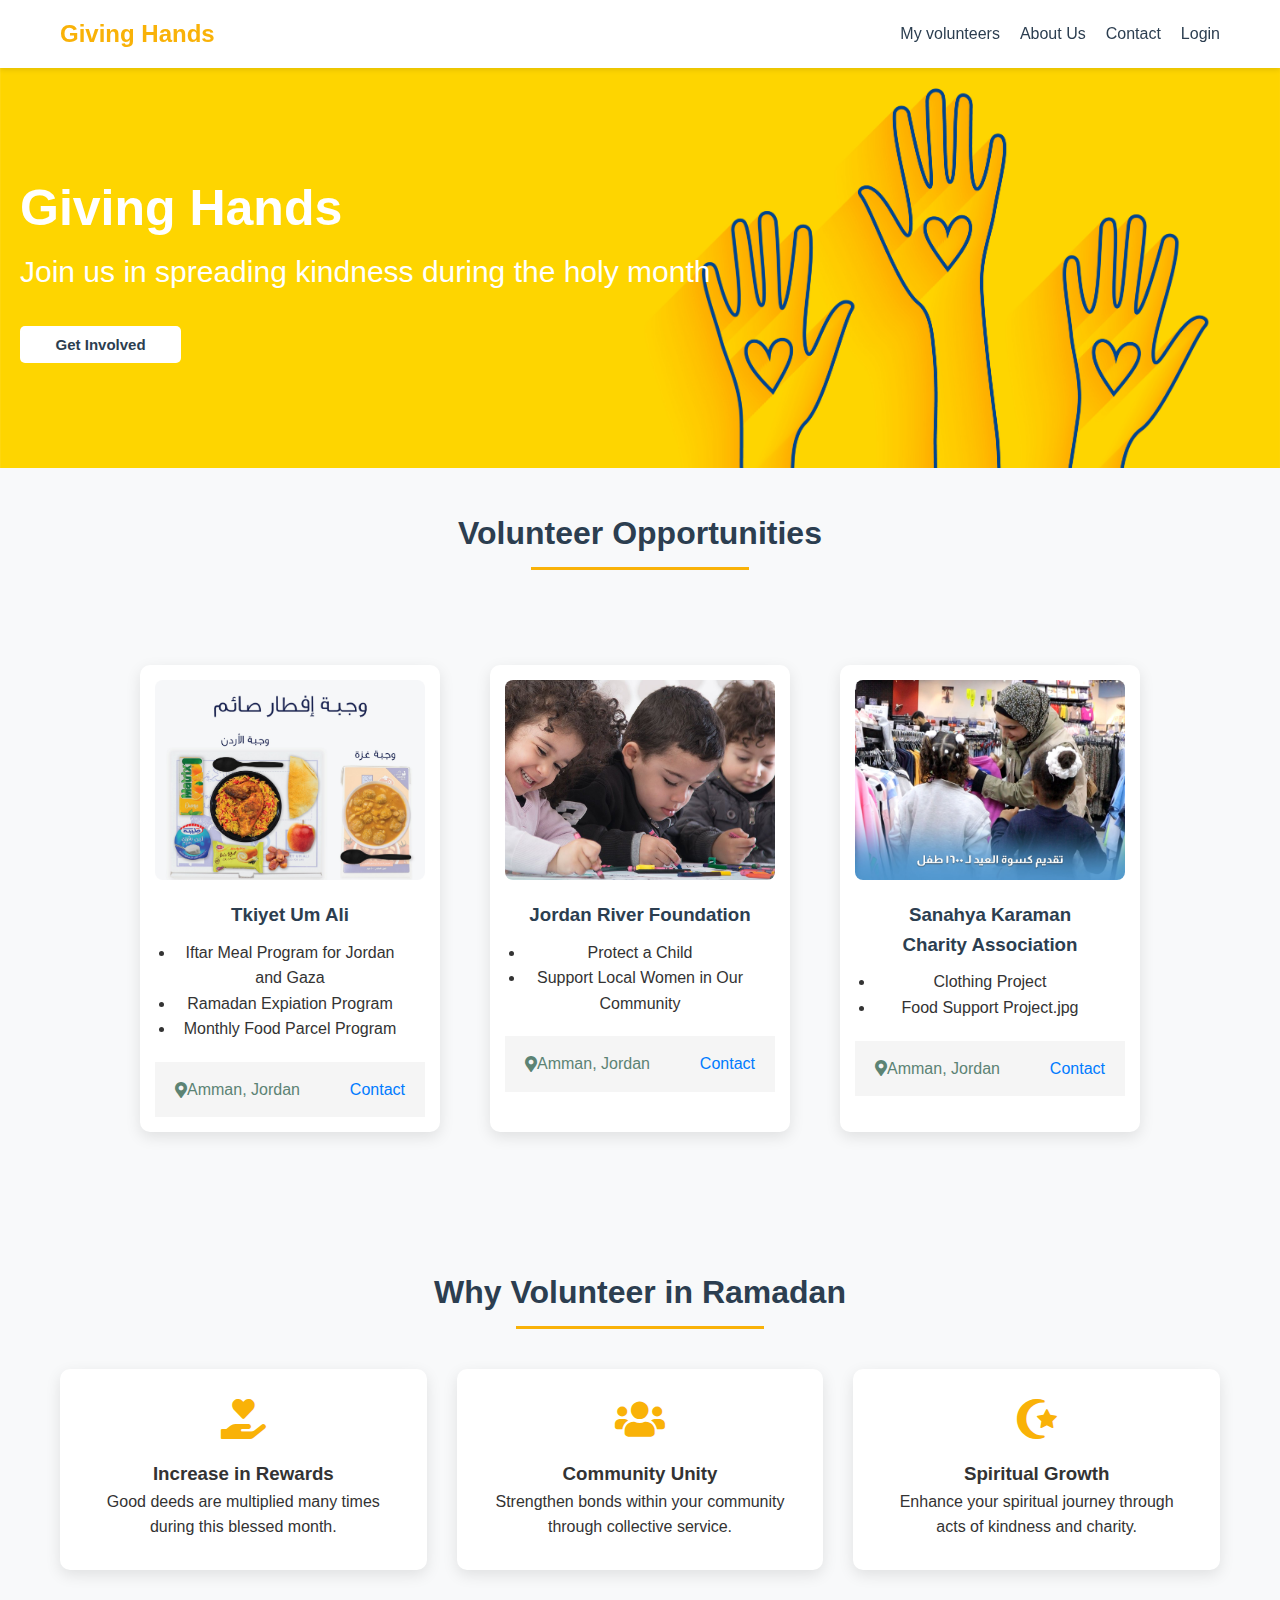
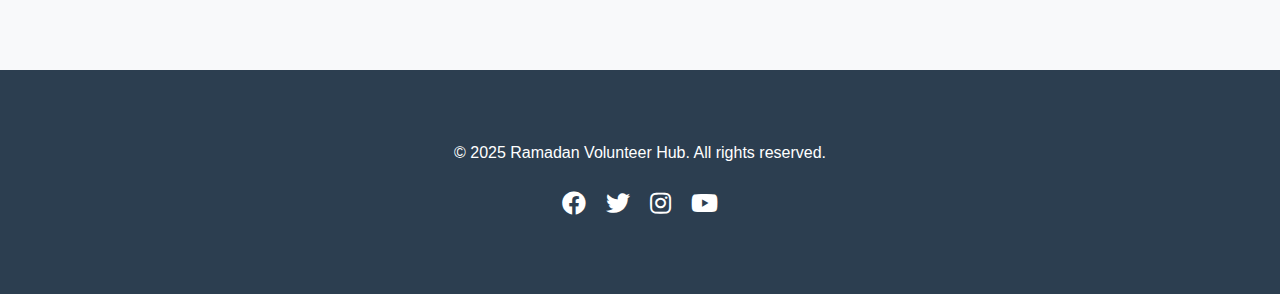
==== index.html @ 97ccca8a "Merge branch 'YanalThaer:main' into main" ====
<!DOCTYPE html>
<html lang="en">
<head>
    <meta charset="UTF-8">
    <meta name="viewport" content="width=device-width, initial-scale=1.0">
    <title>Ramadan Volunteer Hub</title>
    <link rel="stylesheet" href="../css/style.css">
    <!-- Font Awesome for icons (you'd need to add the actual link in a real implementation) -->
    <link rel="stylesheet" href="https://cdnjs.cloudflare.com/ajax/libs/font-awesome/5.15.3/css/all.min.css">
</head>
<body>
    <nav>
        <div class="nav-container">
            <div class="logo"><a href="../index.html" style="text-decoration: none; color: #F9B208;">Giving Hands</a></div>
            <ul class="nav-links">
                <li><a href="#opportunities">My volunteers</a></li>               
                <li><a href="./views/aboutus.html">About Us</a></li>
                <li><a href="./views/contact-us.html">Contact</a></li>
                <li><a href="./views/login.html">Login</a></li>
            </ul>
        </div>
    </nav>

    
    <header>
        <h1 style="font-size: 50px;">Giving Hands</h1>
        <p style="font-size: 30px;">Join us in spreading kindness during the holy month</p>
        <button class="btn">Get Involved</button>
    </header>
    
    
    
    <section id="opportunities">
        <div class="container">
            <div class="section-title">
                <h2>Volunteer Opportunities</h2>
            </div>
            <section id="opportunities">
                <div class="container">
                    <div id="opportunitiesContainer"></div> <!-- سيتم إدخال البطاقات هنا -->
                </div>
            </section>
        </div>
    </section>
    
    <section id="about">
        <div class="container">
            <div class="section-title">
                <h2>Why Volunteer in Ramadan</h2>
            </div>
            <div class="features">
                <div class="feature">
                    <i class="fas fa-hand-holding-heart"></i>
                    <h3>Increase in Rewards</h3>
                    <p>Good deeds are multiplied many times during this blessed month.</p>
                </div>
                <div class="feature">
                    <i class="fas fa-users"></i>
                    <h3>Community Unity</h3>
                    <p>Strengthen bonds within your community through collective service.</p>
                </div>
                <div class="feature">
                    <i class="fas fa-star-and-crescent"></i>
                    <h3>Spiritual Growth</h3>
                    <p>Enhance your spiritual journey through acts of kindness and charity.</p>
                </div>
            </div>
        </div>
    </section>
    
    <footer>
        <div class="container">
            <p>&copy; 2025 Ramadan Volunteer Hub. All rights reserved.</p>
            <div class="social-links">
                <a href="#"><i class="fab fa-facebook"></i></a>
                <a href="#"><i class="fab fa-twitter"></i></a>
                <a href="#"><i class="fab fa-instagram"></i></a>
                <a href="#"><i class="fab fa-youtube"></i></a>
            </div>
        </div>
    </footer>

    <script>
        // Ramadan countdown timer
        function updateCountdown() {
            // Set the date we're counting down to (example: next Ramadan)
            // You'll need to update this date each year
            const ramadanDate = new Date("March 10, 2026 00:00:00").getTime();
            const now = new Date().getTime();
            const distance = ramadanDate - now;
            
            // Time calculations for days, hours, minutes and seconds
            const days = Math.floor(distance / (1000 * 60 * 60 * 24));
            const hours = Math.floor((distance % (1000 * 60 * 60 * 24)) / (1000 * 60 * 60));
            const minutes = Math.floor((distance % (1000 * 60 * 60)) / (1000 * 60));
            const seconds = Math.floor((distance % (1000 * 60)) / 1000);
            
            // Display the result
            document.getElementById("days").textContent = days.toString().padStart(2, '0');
            document.getElementById("hours").textContent = hours.toString().padStart(2, '0');
            document.getElementById("minutes").textContent = minutes.toString().padStart(2, '0');
            document.getElementById("seconds").textContent = seconds.toString().padStart(2, '0');
            
            // When countdown is over, show message
            if (distance < 0) {
                clearInterval(countdownTimer);
                document.querySelector(".countdown-container").innerHTML = "<h2>Ramadan Mubarak!</h2><p>The blessed month has arrived.</p>";
            }
        }
        
        // Update countdown every second
        updateCountdown();
        const countdownTimer = setInterval(updateCountdown, 1000);
        
        // Prayer times API integration
        function fetchPrayerTimes() {
            // This is a placeholder for prayer times API integration
            // In real implementation, you would fetch from an API like Aladhan API
            const prayerTimes = {
                fajr: "4:35 AM",
                sunrise: "6:12 AM",
                dhuhr: "12:30 PM",
                asr: "3:45 PM",
                maghrib: "6:48 PM",
                isha: "8:15 PM"
            };
            
            // Create prayer times display
            const prayerTimesContainer = document.getElementById("prayer-times-container");
            prayerTimesContainer.innerHTML = `
                <div class="prayer-times-grid">
                    <div class="prayer-time">
                        <h3>Fajr</h3>
                        <p>${prayerTimes.fajr}</p>
                    </div>
                    <div class="prayer-time">
                        <h3>Sunrise</h3>
                        <p>${prayerTimes.sunrise}</p>
                    </div>
                    <div class="prayer-time">
                        <h3>Dhuhr</h3>
                        <p>${prayerTimes.dhuhr}</p>
                    </div>
                    <div class="prayer-time">
                        <h3>Asr</h3>
                        <p>${prayerTimes.asr}</p>
                    </div>
                    <div class="prayer-time">
                        <h3>Maghrib</h3>
                        <p>${prayerTimes.maghrib}</p>
                    </div>
                    <div class="prayer-time">
                        <h3>Isha</h3>
                        <p>${prayerTimes.isha}</p>
                    </div>
                </div>
                <div class="iftar-time">
                    <h3>Today's Iftar Time</h3>
                    <p>${prayerTimes.maghrib}</p>
                </div>
            `;
        }
        
        // Load prayer times when page loads
        document.addEventListener("DOMContentLoaded", fetchPrayerTimes);
        
        // Form submission
        const signupForm = document.getElementById("signup-form");
        signupForm.addEventListener("submit", function(e) {
            e.preventDefault();
            
            // Get form values
            const name = document.getElementById("name").value;
            const email = document.getElementById("email").value;
            const phone = document.getElementById("phone").value;
            const opportunity = document.getElementById("opportunity").value;
            const availability = document.getElementById("availability").value;
            
            // Here you would typically send this data to a server
            // For this example, we'll just show a confirmation message
            alert(`Thank you ${name} for signing up to volunteer! We'll contact you shortly to confirm your participation.`);
            
            // Reset form
            signupForm.reset();
        });
        
        // Smooth scrolling for navigation links
        document.querySelectorAll('a[href^="#"]').forEach(anchor => {
            anchor.addEventListener('click', function(e) {
                e.preventDefault();
                
                const targetId = this.getAttribute('href');
                const targetElement = document.querySelector(targetId);
                
                if (targetElement) {
                    window.scrollTo({
                        top: targetElement.offsetTop - 70,
                        behavior: 'smooth'
                    });
                }
            });
        });
        
        // Dynamic available spots counter
        function updateAvailableSpots() {
            const opportunityCards = document.querySelectorAll('.opportunity-card');
            
            opportunityCards.forEach(card => {
                const spotsElement = card.querySelector('.spots');
                let spots = parseInt(spotsElement.textContent);
                
                // Simulate random signups
                if (Math.random() > 0.8 && spots > 0) {
                    spots--;
                    spotsElement.textContent = spots + " spots left";
                    
                    // Add urgency message when spots are low
                    if (spots <= 3) {
                        spotsElement.style.color = "#ff4d4d";
                    }
                }
            });
        }
        
        // Update available spots every 30 seconds
        setInterval(updateAvailableSpots, 30000);
        
        // Add animation to features on scroll
        const features = document.querySelectorAll('.feature');
        
        function checkScroll() {
            features.forEach(feature => {
                const featurePosition = feature.getBoundingClientRect().top;
                const screenPosition = window.innerHeight / 1.3;
                
                if (featurePosition < screenPosition) {
                    feature.style.opacity = "1";
                    feature.style.transform = "translateY(0)";
                }
            });
        }
        
        // Initial styles for features
        features.forEach(feature => {
            feature.style.opacity = "0";
            feature.style.transform = "translateY(20px)";
            feature.style.transition = "opacity 0.5s ease, transform 0.5s ease";
        });
        
        // Check scroll position when page loads and on scroll
        window.addEventListener('load', checkScroll);
        window.addEventListener('scroll', checkScroll);
    </script>

    <script src="./js/charities.js"></script>
</body>
</html>
---- css/style.css ----
:root {
    --primary: #2C3E50;
    --secondary: #5C8374;
    --accent: #F9B208;
    --background: #F8F9FA;
    --text: #333;
    --light: #fff;
}

* {
    margin: 0;
    padding: 0;
    box-sizing: border-box;
    font-family: 'Segoe UI', Tahoma, Geneva, Verdana, sans-serif;
}

body {
    background-color: var(--background);
    color: var(--text);
    line-height: 1.6;
}

header {
    background-image: url('../images/tree1.jpg');
    background-size: cover;
    background-position: center;
    color: var(--light);
    text-align: left;
    padding: 100px 20px;
    height: 400px;
}

.countdown-container {
    background-color: var(--primary);
    border-radius: 10px;
    padding: 20px;
    width: 80%;
    max-width: 800px;
    margin: -50px auto 0;
    position: relative;
    box-shadow: 0 5px 15px rgba(0, 0, 0, 0.1);
}

.countdown {
    display: flex;
    justify-content: space-around;
}

.countdown-item {
    text-align: center;
}

.countdown-item span {
    font-size: 2rem;
    font-weight: bold;
}

nav {
    background-color: var(--light);
    box-shadow: 0 2px 5px rgba(0, 0, 0, 0.1);
    position: sticky;
    top: 0;
    z-index: 100;
}

.nav-container {
    display: flex;
    justify-content: space-between;
    align-items: center;
    max-width: 1200px;
    margin: 0 auto;
    padding: 15px 20px;
}

.logo {
    font-size: 1.5rem;
    font-weight: bold;
    color: var(--primary);
}

.nav-links {
    display: flex;
    list-style: none;
}

.nav-links li {
    margin-left: 20px;
}

.nav-links a {
    text-decoration: none;
    color: var(--primary);
    font-weight: 500;
    transition: color 0.3s;
}

.nav-links a:hover {
    color: var(--accent);
}

.btn {
    background-color: var(--light);
    color: var(--primary);
    padding: 10px 20px;
    border: none;
    border-radius: 5px;
    cursor: pointer;
    font-weight: bold;
    transition: background-color 0.3s;
    margin-top: 30px;
    width: 13%;
    font-size: 15px;
}

.back-button {
    text-decoration: none;
    color: white;
    font-size: 18px;
    margin-left: 15px;
}

.details-container {
    display: flex;
    justify-content: center;
    align-items: center;
    flex-wrap: wrap;
    margin: 20px;
}

.charity-image img {
    width: 300px;
    height: 300px;
    object-fit: cover;
    border-radius: 10px;
    box-shadow: 0px 0px 10px #ddd;
}

.charity-info {
    max-width: 500px;
    margin-left: 20px;
    text-align: left;
}

.charity-info h2 {
    color: #333;
}

.charity-info h3 {
    margin-top: 10px;
}

.charity-info ul {
    padding: 0;
    list-style: none;
}

.charity-info ul li {
    background: #e8f5e9;
    padding: 10px;
    margin: 5px 0;
    border-radius: 5px;
}

.btn:hover {
    background-color: #e8a800;
}

.container {
    max-width: 1200px;
    margin: 0 auto;
    padding: 40px 20px;
}

.section-title {
    text-align: center;
    margin-bottom: 40px;
}

.section-title h2 {
    font-size: 2rem;
    color: var(--primary);
    position: relative;
    display: inline-block;
    padding-bottom: 10px;
}

.opportunity-card {
    background: white;
    box-shadow: 0px 0px 10px #ddd;
    border-radius: 10px;
    overflow: hidden;
    margin: 15px;
    padding: 15px;
    text-align: center;
}

#opportunitiesContainer {
    display: flex;
    flex-wrap: wrap;
    gap: 20px; /* المسافة بين البطاقات */
    justify-content: center; /* توسيط العناصر */
}

.opportunity-card {
    width: 300px; /* حجم البطاقة */
    background: white;
    box-shadow: 0px 0px 10px #ddd;
    border-radius: 10px;
    overflow: hidden;
    text-align: center;
    padding: 15px;
}

.opportunity-card img {
    width: 100%;
    height: 200px;
    object-fit: cover;
    border-radius: 8px;
}


.opportunity-card img {
    width: 100%;
    height: 200px;
    object-fit: cover;
    border-radius: 8px;
}

.card-footer {
    display: flex;
    justify-content: space-between;
    padding: 10px 0;
}

.card-footer .contact a {
    text-decoration: none;
    color: #007bff;
}


.section-title h2::after {
    content: '';
    position: absolute;
    width: 60%;
    height: 3px;
    background-color: var(--accent);
    bottom: 0;
    left: 20%;
}

.opportunities {
    display: grid;
    grid-template-columns: repeat(auto-fill, minmax(300px, 1fr));
    gap: 30px;
}

.opportunity-card {
    background-color: var(--light);
    border-radius: 10px;
    overflow: hidden;
    box-shadow: 0 5px 15px rgba(0, 0, 0, 0.1);
    transition: transform 0.3s;
}

.opportunity-card:hover {
    transform: translateY(-10px);
}

.card-img {
    height: 200px;
    overflow: hidden;
}

.card-img img {
    width: 100%;
    height: 100%;
    object-fit: cover;
}

.card-content {
    padding: 20px;
}

.card-content h3 {
    color: var(--primary);
    margin-bottom: 10px;
}

.card-footer {
    display: flex;
    justify-content: space-between;
    align-items: center;
    padding: 15px 20px;
    background-color: #f5f5f5;
}

.location {
    display: flex;
    align-items: center;
    color: var(--secondary);
}

.spots {
    font-weight: bold;
    color: var(--primary);
}

#signup-form {
    background-color: var(--light);
    padding: 30px;
    border-radius: 10px;
    box-shadow: 0 5px 15px rgba(0, 0, 0, 0.1);
    max-width: 600px;
    margin: 0 auto;
}

.form-group {
    margin-bottom: 20px;
}

.form-group label {
    display: block;
    margin-bottom: 5px;
    font-weight: 500;
}

.form-group input, 
.form-group select,
.form-group textarea {
    width: 100%;
    padding: 10px;
    border: 1px solid #ddd;
    border-radius: 5px;
}

.form-group textarea {
    height: 100px;
}

.features {
    display: grid;
    grid-template-columns: repeat(auto-fill, minmax(300px, 1fr));
    gap: 30px;
}

.feature {
    text-align: center;
    padding: 30px;
    background-color: var(--light);
    border-radius: 10px;
    box-shadow: 0 5px 15px rgba(0, 0, 0, 0.1);
}

.feature i {
    font-size: 2.5rem;
    color: var(--accent);
    margin-bottom: 20px;
}

footer {
    background-color: var(--primary);
    color: var(--light);
    text-align: center;
    padding: 30px 0;
    margin-top: 60px;
}

.social-links {
    display: flex;
    justify-content: center;
    margin-top: 20px;
}

.social-links a {
    color: var(--light);
    margin: 0 10px;
    font-size: 1.5rem;
}

@media (max-width: 768px) {
    .countdown {
        flex-wrap: wrap;
    }
    
    .countdown-item {
        width: 50%;
        margin-bottom: 20px;
    }
    
    .nav-links {
        display: none;
    }
}
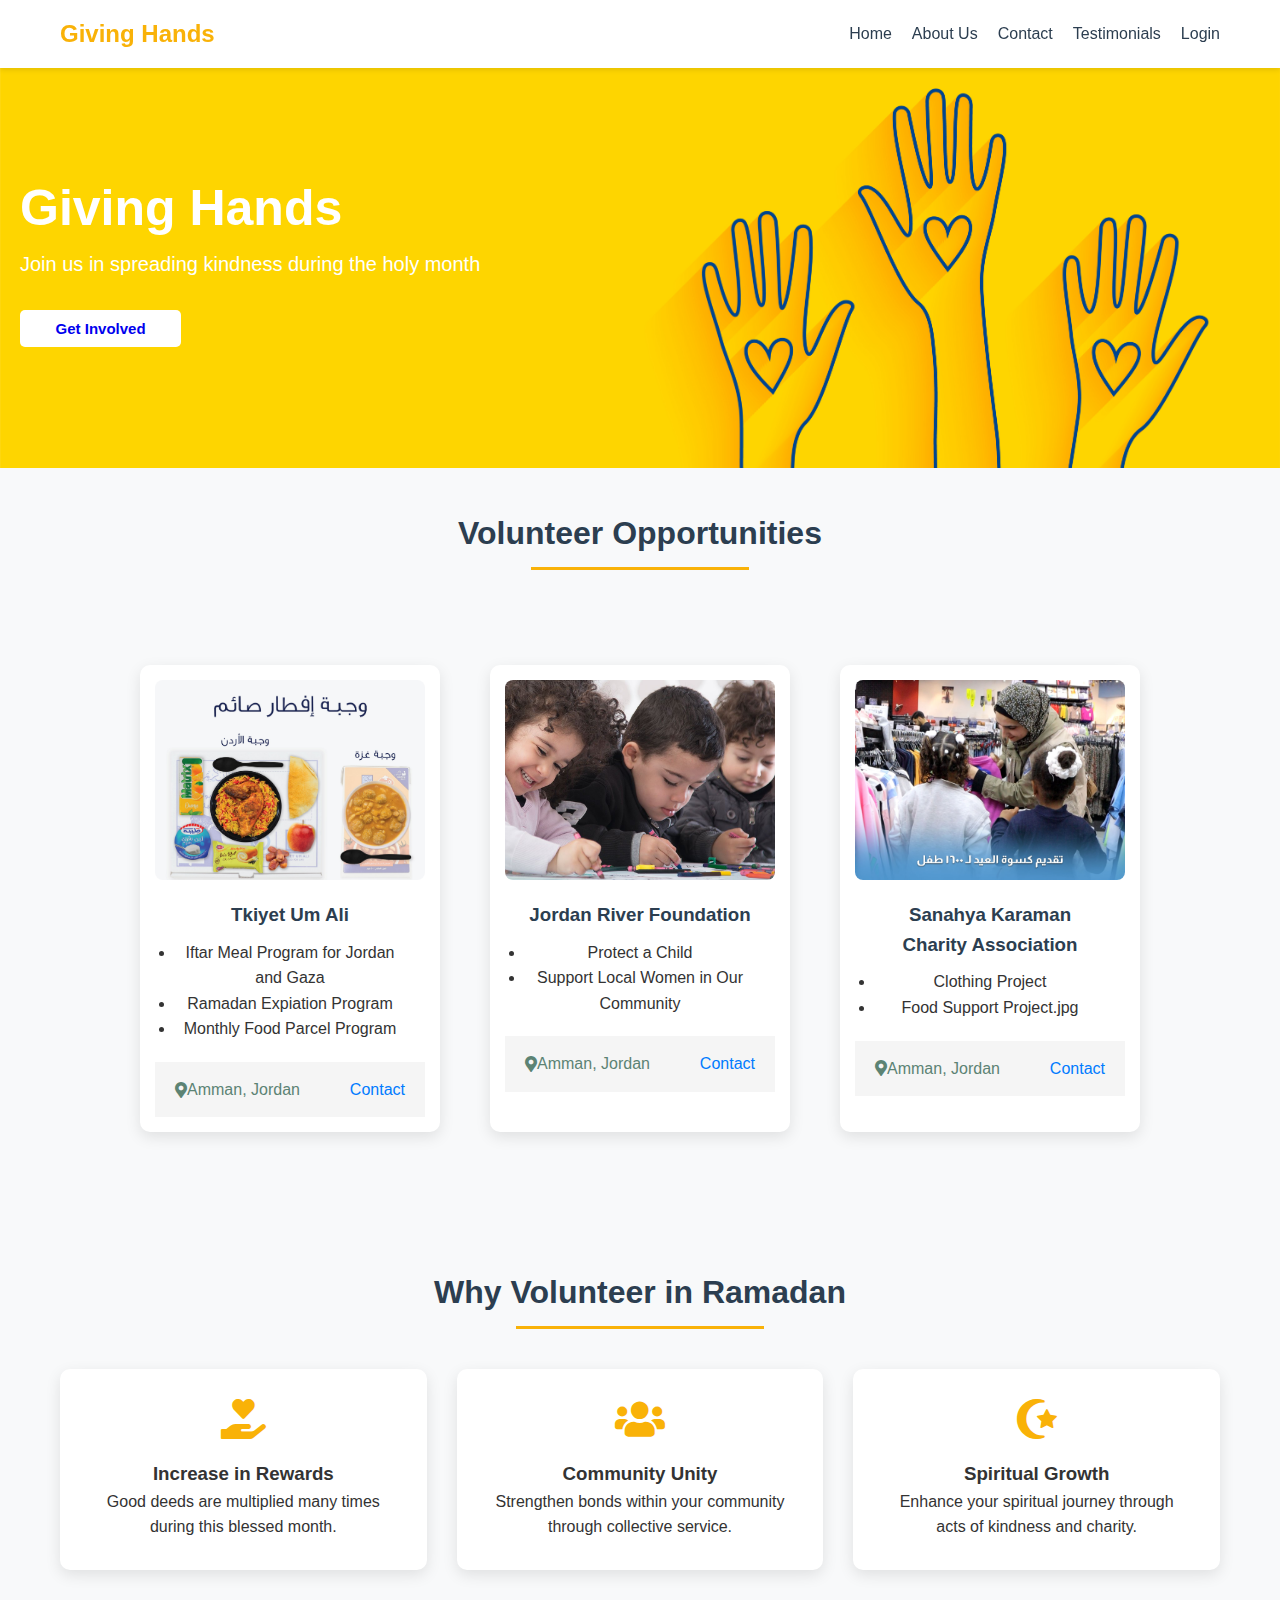
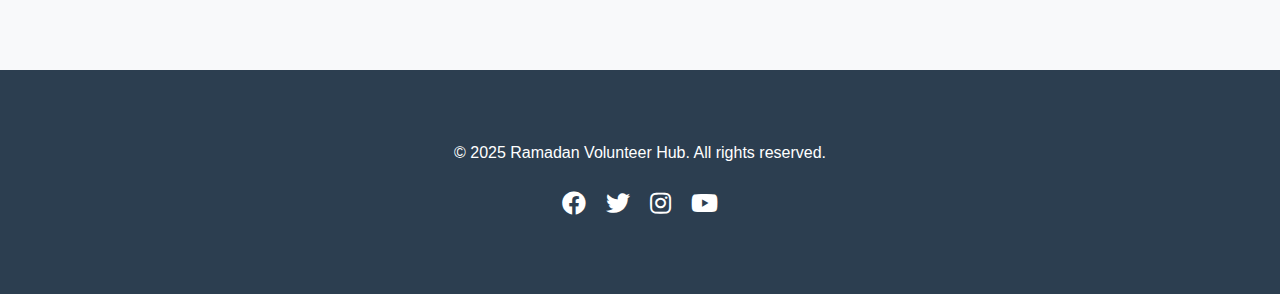
==== commit 6b603392: "a" ====
--- a/index.html
+++ b/index.html
@@ -13,10 +13,11 @@
         <div class="nav-container">
             <div class="logo"><a href="../index.html" style="text-decoration: none; color: #F9B208;">Giving Hands</a></div>
             <ul class="nav-links">
-                <li><a href="#opportunities">My volunteers</a></li>               
+                <li><a href="./index.html">Home</a></li>               
                 <li><a href="./views/aboutus.html">About Us</a></li>
                 <li><a href="./views/contact-us.html">Contact</a></li>
-                <li><a href="./views/login.html">Login</a></li>
+                <li><a href="./views/testomonial.html">Testimonials</a></li>
+                <li><a href="./views/login.html" class="login-link">Login</a></li>
             </ul>
         </div>
     </nav>
@@ -24,8 +25,8 @@
     
     <header>
         <h1 style="font-size: 50px;">Giving Hands</h1>
-        <p style="font-size: 30px;">Join us in spreading kindness during the holy month</p>
-        <button class="btn">Get Involved</button>
+        <p style="font-size: 20px;">Join us in spreading kindness during the holy month</p>
+        <button class="btn"><a href="./views/login.html" style="text-decoration: none; ">Get Involved</a></button>
     </header>
     
     
@@ -253,5 +254,6 @@
     </script>
 
     <script src="./js/charities.js"></script>
+    <script src="./js/home.js"></script>
 </body>
 </html>--- a/css/style.css
+++ b/css/style.css
@@ -128,6 +128,9 @@
 }
 
 .charity-image img {
+    margin-top: -200px;
+    margin-right:30px ;
+
     width: 300px;
     height: 300px;
     object-fit: cover;
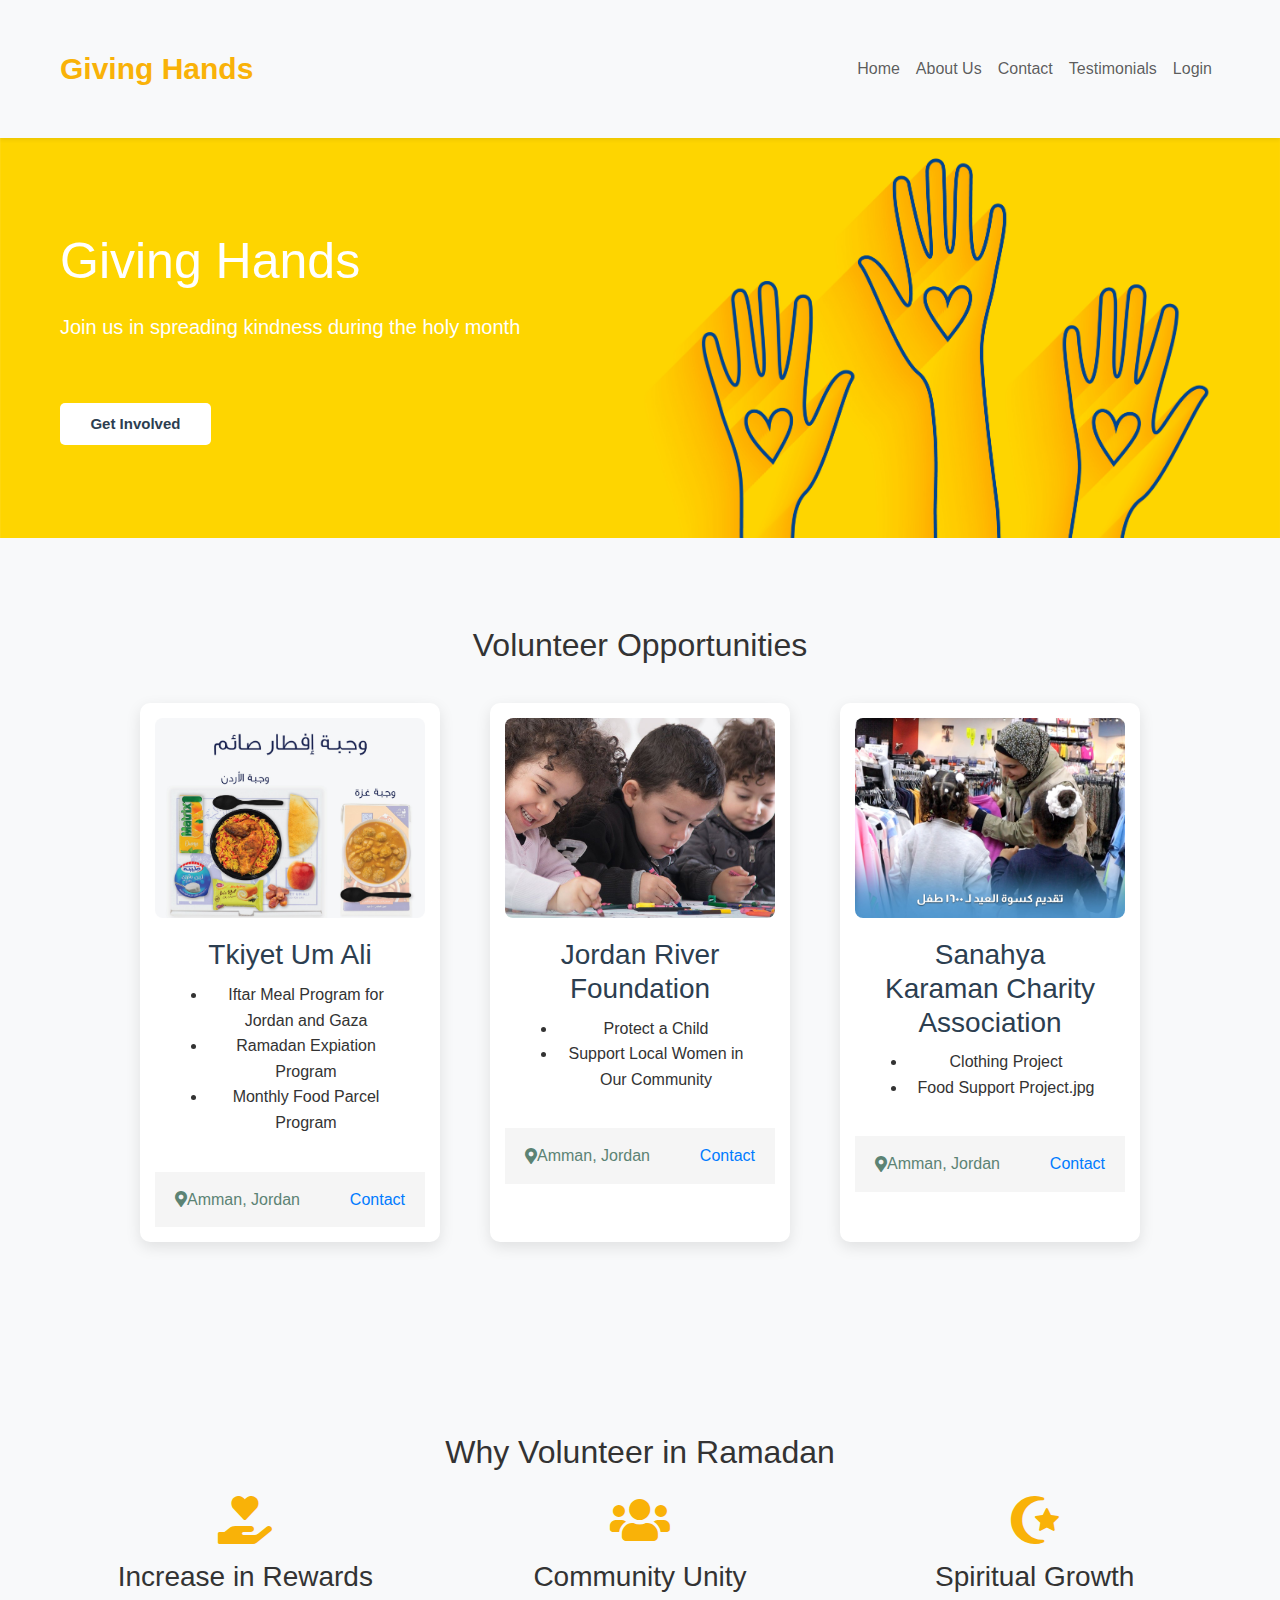
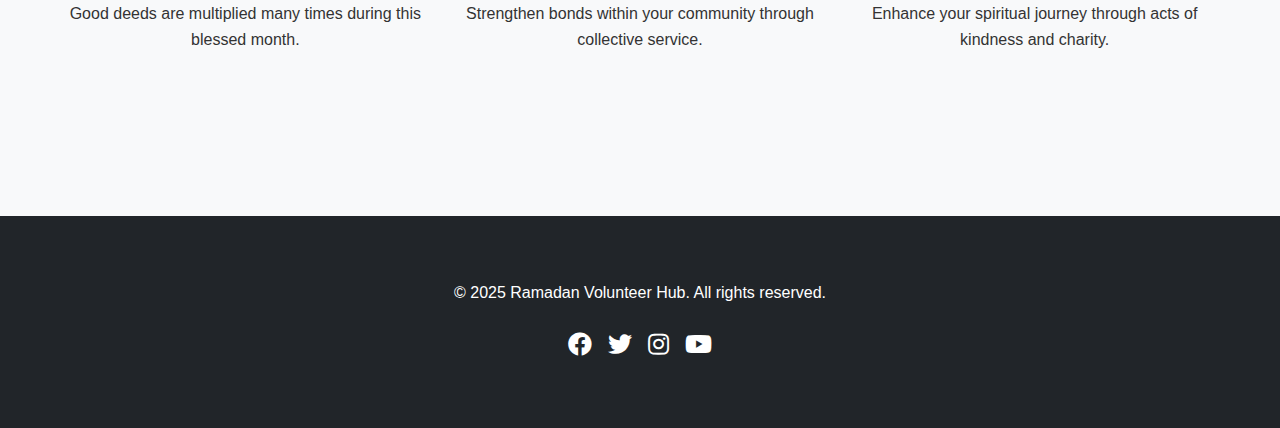
==== commit e71fbe9d: "yanal" ====
--- a/index.html
+++ b/index.html
@@ -3,83 +3,104 @@
 <head>
     <meta charset="UTF-8">
     <meta name="viewport" content="width=device-width, initial-scale=1.0">
-    <title>Ramadan Volunteer Hub</title>
-    <link rel="stylesheet" href="../css/style.css">
-    <!-- Font Awesome for icons (you'd need to add the actual link in a real implementation) -->
+    <title>GivingHands</title>
+    <!-- Bootstrap CSS -->
+    <link href="https://cdn.jsdelivr.net/npm/bootstrap@5.3.0/dist/css/bootstrap.min.css" rel="stylesheet">
+    <!-- Custom CSS -->
+    <link rel="stylesheet" href="./css/style.css">
+    <!-- Font Awesome -->
     <link rel="stylesheet" href="https://cdnjs.cloudflare.com/ajax/libs/font-awesome/5.15.3/css/all.min.css">
+
+    <style>
+      .navyy a:hover {
+       color: var(--accent);
+}
+
+    </style>
 </head>
+
 <body>
-    <nav>
-        <div class="nav-container">
-            <div class="logo"><a href="../index.html" style="text-decoration: none; color: #F9B208;">Giving Hands</a></div>
-            <ul class="nav-links">
-                <li><a href="./index.html">Home</a></li>               
-                <li><a href="./views/aboutus.html">About Us</a></li>
-                <li><a href="./views/contact-us.html">Contact</a></li>
-                <li><a href="./views/testomonial.html">Testimonials</a></li>
-                <li><a href="./views/login.html" class="login-link">Login</a></li>
-            </ul>
+    <!-- Navbar -->
+    <nav class="navbar navbar-expand-lg navbar-light bg-light p-0 shadow-sm navbar-custom">
+        <div class="container">
+            <a class="navbar-brand" href="../index.html" style="color: #F9B208; font-weight: bold; font-size: 30px; ">Giving Hands</a>
+            <button class="navbar-toggler" type="button" data-bs-toggle="collapse" data-bs-target="#navbarNav" aria-controls="navbarNav" aria-expanded="false" aria-label="Toggle navigation">
+                <span class="navbar-toggler-icon"></span>
+            </button>
+            <div class="collapse navbar-collapse" id="navbarNav">
+                <ul class="navbar-nav ms-auto">
+                    <li class="nav-item navyy"><a class="nav-link " href="../index.html">Home</a></li>
+                    <li class="nav-item navyy"><a class="nav-link" href="../views/aboutus.html">About Us</a></li>
+                    <li class="nav-item navyy"><a class="nav-link" href="../views/contact-us.html">Contact</a></li>
+                    <li class="nav-item navyy"><a class="nav-link" href="../views/testomonial.html">Testimonials</a></li>
+                    <li class="nav-item navyy "><a class="nav-link" href="../views/login.html" id="dylog">Login</a></li>
+
+                </ul>
+            </div>
         </div>
     </nav>
 
-    
-    <header>
-        <h1 style="font-size: 50px;">Giving Hands</h1>
-        <p style="font-size: 20px;">Join us in spreading kindness during the holy month</p>
-        <button class="btn"><a href="./views/login.html" style="text-decoration: none; ">Get Involved</a></button>
+    <header class="text-white text-center py-5" style="background-image: url('../images/tree1.jpg'); background-size: cover; background-position: center; height: 400px;">
+        <div class="container h-100 d-flex flex-column justify-content-center align-items-start">
+            <h1 class="header-title">Giving Hands</h1>
+            <p class="header-subtitle">Join us in spreading kindness during the holy month</p>
+            <a href="../views/login.html" class="btn btn-light header-button">Get Involved</a>
+        </div>
     </header>
-    
-    
-    
-    <section id="opportunities">
+
+    <!-- Volunteer Opportunities -->
+    <section id="opportunities" class="py-5">
         <div class="container">
-            <div class="section-title">
-                <h2>Volunteer Opportunities</h2>
-            </div>
-            <section id="opportunities">
-                <div class="container">
-                    <div id="opportunitiesContainer"></div> <!-- سيتم إدخال البطاقات هنا -->
-                </div>
-            </section>
+            <h2 class="text-center mb-4">Volunteer Opportunities</h2>
+            <div class="row" id="opportunitiesContainer">
+                <!-- Cards will be dynamically inserted here -->
+            </div>
         </div>
     </section>
-    
-    <section id="about">
+
+    <!-- Why Volunteer in Ramadan -->
+    <section id="about" class="py-5 bg-light">
         <div class="container">
-            <div class="section-title">
-                <h2>Why Volunteer in Ramadan</h2>
-            </div>
-            <div class="features">
-                <div class="feature">
-                    <i class="fas fa-hand-holding-heart"></i>
+            <h2 class="text-center mb-4">Why Volunteer in Ramadan</h2>
+            <div class="row">
+                <div class="col-md-4 text-center">
+                    <i class="fas fa-hand-holding-heart fa-3x mb-3" style="color: #F9B208;"></i>
                     <h3>Increase in Rewards</h3>
                     <p>Good deeds are multiplied many times during this blessed month.</p>
                 </div>
-                <div class="feature">
-                    <i class="fas fa-users"></i>
+                <div class="col-md-4 text-center">
+                    <i class="fas fa-users fa-3x mb-3" style="color: #F9B208;"></i>
                     <h3>Community Unity</h3>
                     <p>Strengthen bonds within your community through collective service.</p>
                 </div>
-                <div class="feature">
-                    <i class="fas fa-star-and-crescent"></i>
+                <div class="col-md-4 text-center">
+                    <i class="fas fa-star-and-crescent fa-3x mb-3" style="color: #F9B208;"></i>
                     <h3>Spiritual Growth</h3>
                     <p>Enhance your spiritual journey through acts of kindness and charity.</p>
                 </div>
             </div>
         </div>
     </section>
-    
-    <footer>
-        <div class="container">
+
+    <!-- Footer -->
+    <footer class="bg-dark text-white py-4">
+        <div class="container text-center">
             <p>&copy; 2025 Ramadan Volunteer Hub. All rights reserved.</p>
             <div class="social-links">
-                <a href="#"><i class="fab fa-facebook"></i></a>
-                <a href="#"><i class="fab fa-twitter"></i></a>
-                <a href="#"><i class="fab fa-instagram"></i></a>
-                <a href="#"><i class="fab fa-youtube"></i></a>
+                <a href="#" class="text-white mx-2"><i class="fab fa-facebook"></i></a>
+                <a href="#" class="text-white mx-2"><i class="fab fa-twitter"></i></a>
+                <a href="#" class="text-white mx-2"><i class="fab fa-instagram"></i></a>
+                <a href="#" class="text-white mx-2"><i class="fab fa-youtube"></i></a>
             </div>
         </div>
     </footer>
+
+    <!-- Bootstrap JS -->
+    <script src="https://cdn.jsdelivr.net/npm/bootstrap@5.3.0/dist/js/bootstrap.bundle.min.js"></script>
+    <!-- Custom JS -->
+    <script src="./js/charities.js"></script>
+    <script src="./js/home.js"></script>
+
 
     <script>
         // Ramadan countdown timer
@@ -251,9 +272,23 @@
         // Check scroll position when page loads and on scroll
         window.addEventListener('load', checkScroll);
         window.addEventListener('scroll', checkScroll);
+
+
+        document.addEventListener("DOMContentLoaded", function () {
+    const menuToggle = document.querySelector(".menu-toggle");
+    const navLinks = document.querySelector(".nav-links");
+
+    menuToggle.addEventListener("click", function () {
+        navLinks.classList.toggle("active");
+    });
+
+});
+
+        
     </script>
 
     <script src="./js/charities.js"></script>
     <script src="./js/home.js"></script>
+
 </body>
 </html>--- a/css/style.css
+++ b/css/style.css
@@ -54,6 +54,9 @@
     font-size: 2rem;
     font-weight: bold;
 }
+.nav-links a:hover {
+    color: var(--accent);
+    }
 
 nav {
     background-color: var(--light);
@@ -62,14 +65,16 @@
     top: 0;
     z-index: 100;
 }
-
+.nav-links a:hover {
+    color: var(--accent) !important;
+    }
+    
 .nav-container {
     display: flex;
     justify-content: space-between;
     align-items: center;
     max-width: 1200px;
     margin: 0 auto;
-    padding: 15px 20px;
 }
 
 .logo {
@@ -97,6 +102,7 @@
 .nav-links a:hover {
     color: var(--accent);
 }
+
 
 .btn {
     background-color: var(--light);
@@ -359,6 +365,12 @@
     color: var(--accent);
     margin-bottom: 20px;
 }
+.menu-toggle {
+    display: none;
+    font-size: 1.8rem;
+    cursor: pointer;
+    color: var(--primary);
+}
 
 footer {
     background-color: var(--primary);
@@ -379,7 +391,76 @@
     margin: 0 10px;
     font-size: 1.5rem;
 }
-
+/* تقليل البادنج في النافبار */
+.navbar-custom {
+    padding-top: 0 !important;
+    padding-bottom: 0 !important; 
+}
+/* تنسيق الـ Header */
+.header-title {
+    font-size: 50px; /* حجم الخط الافتراضي */
+    margin-bottom: 20px; /* تباعد بين العنوان والنص */
+}
+
+.header-subtitle {
+    font-size: 20px; /* حجم الخط الافتراضي */
+    margin-bottom: 30px; /* تباعد بين النص والزر */
+}
+
+.header-button {
+    color: #2C3E50; /* لون النص */
+    font-size: 15px; /* حجم الخط الافتراضي */
+    width: 13%; /* عرض الزر الافتراضي */
+    padding: 10px 20px; /* بادنج داخلي */
+    text-decoration: none; /* إزالة التسطير */
+    border-radius: 5px; /* زوايا مدورة */
+    transition: background-color 0.3s ease; /* تأثير انتقالي */
+}
+
+.header-button:hover {
+    background-color: rgba(255, 255, 255, 0.9); /* لون الخلفية عند التحويم */
+}
+
+
+@media (max-width: 992px) {
+    .navbar-custom {
+        padding-top: 0.5rem; 
+        padding-bottom: 0.5rem; 
+    }
+
+    .navbar-nav {
+        padding-top: 1rem; /* إضافة بادنج صغير للقائمة المنسدلة */
+    }
+
+    .navbar-toggler {
+        margin-top: 0.5rem; /* تحسين موضع زر القائمة المنسدلة */
+    }
+}
+@media (max-width: 768px) {
+    .nav-links {
+        display: none;
+        flex-direction: column;
+        width: 100%;
+        background: var(--light);
+        position: absolute;
+        top: 60px;
+        left: 0;
+        box-shadow: 0 4px 6px rgba(0, 0, 0, 0.1);
+    }
+
+    .nav-links.active {
+        display: flex;
+    }
+
+    .nav-links li {
+        text-align: center;
+        margin: 10px 0;
+    }
+
+    .menu-toggle {
+        display: block;
+    }
+}
 @media (max-width: 768px) {
     .countdown {
         flex-wrap: wrap;
@@ -393,4 +474,121 @@
     .nav-links {
         display: none;
     }
+}
+@media (max-width: 992px) {
+    .charity-image {
+        margin-top: 200px;
+    }
+    .charity-info{
+        margin-top: 25px;
+    }
+}
+@media (max-width: 768px) {
+    .charity-image {
+        margin-top: 200px;
+    }
+    .charity-info{
+        margin-top: 25px;
+    }
+}
+@media (max-width: 576px) {
+    .charity-image {
+        margin-top: 200px;
+    }
+    .charity-info{
+        margin-top: 25px;
+    }
+}
+/* تحسين تنسيق النص والأزرار للشاشات الصغيرة */
+@media (max-width: 768px) {
+    .details-container {
+        flex-direction: column; /* تغيير اتجاه العناصر إلى عمودي */
+        align-items: center; /* توسيط العناصر */
+    }
+
+    .charity-image {
+        margin-top: 20px; /* إضافة مسافة علوية */
+        text-align: center; /* توسيط الصورة */
+    }
+
+
+
+    .charity-info h2 {
+        font-size: 24px; /* تصغير حجم العنوان */
+    }
+
+    .charity-info p {
+        font-size: 14px; /* تصغير حجم النص */
+    }
+
+    .charity-info h6 {
+        font-size: 16px; /* تصغير حجم العناوين الفرعية */
+    }
+
+    .charity-info button {
+        width: 100%; /* جعل الزر يأخذ العرض الكامل */
+        margin-top: 10px; /* إضافة مسافة علوية */
+    }
+}
+
+
+/* تحسين التنسيق للشاشات الصغيرة */
+@media (max-width: 768px) {
+    .header-title {
+        font-size: 36px; /* تصغير حجم العنوان */
+    }
+
+    .header-subtitle {
+        font-size: 16px; /* تصغير حجم النص */
+    }
+
+    .header-button {
+        width: 50%; /* زيادة عرض الزر */
+        font-size: 14px; /* تصغير حجم الخط */
+    }
+}
+
+@media (max-width: 576px) {
+    .header-title {
+        font-size: 28px; /* تصغير حجم العنوان أكثر */
+    }
+
+    .header-subtitle {
+        font-size: 14px; /* تصغير حجم النص أكثر */
+    }
+
+    .header-button {
+        width: 70%; /* زيادة عرض الزر أكثر */
+        font-size: 12px; /* تصغير حجم الخط أكثر */
+    }
+}
+/* تحسين تنسيق النص والأزرار للشاشات الصغيرة */
+@media (max-width: 768px) {
+    .details-container {
+        flex-direction: column; /* تغيير اتجاه العناصر إلى عمودي */
+        align-items: center; /* توسيط العناصر */
+    }
+
+    .charity-image {
+        margin-top: 200px; /* إضافة مسافة علوية */
+        text-align: center; /* توسيط الصورة */
+    }
+
+
+    .charity-info h2 {
+        font-size: 24px; /* تصغير حجم العنوان */
+    }
+
+    .charity-info p {
+        font-size: 14px; /* تصغير حجم النص */
+    }
+
+    .charity-info h6 {
+        font-size: 16px; /* تصغير حجم العناوين الفرعية */
+    }
+
+    .charity-info button {
+        width: 100%; /* جعل الزر يأخذ العرض الكامل */
+        margin-top: 10px; /* إضافة مسافة علوية */
+    }
 }